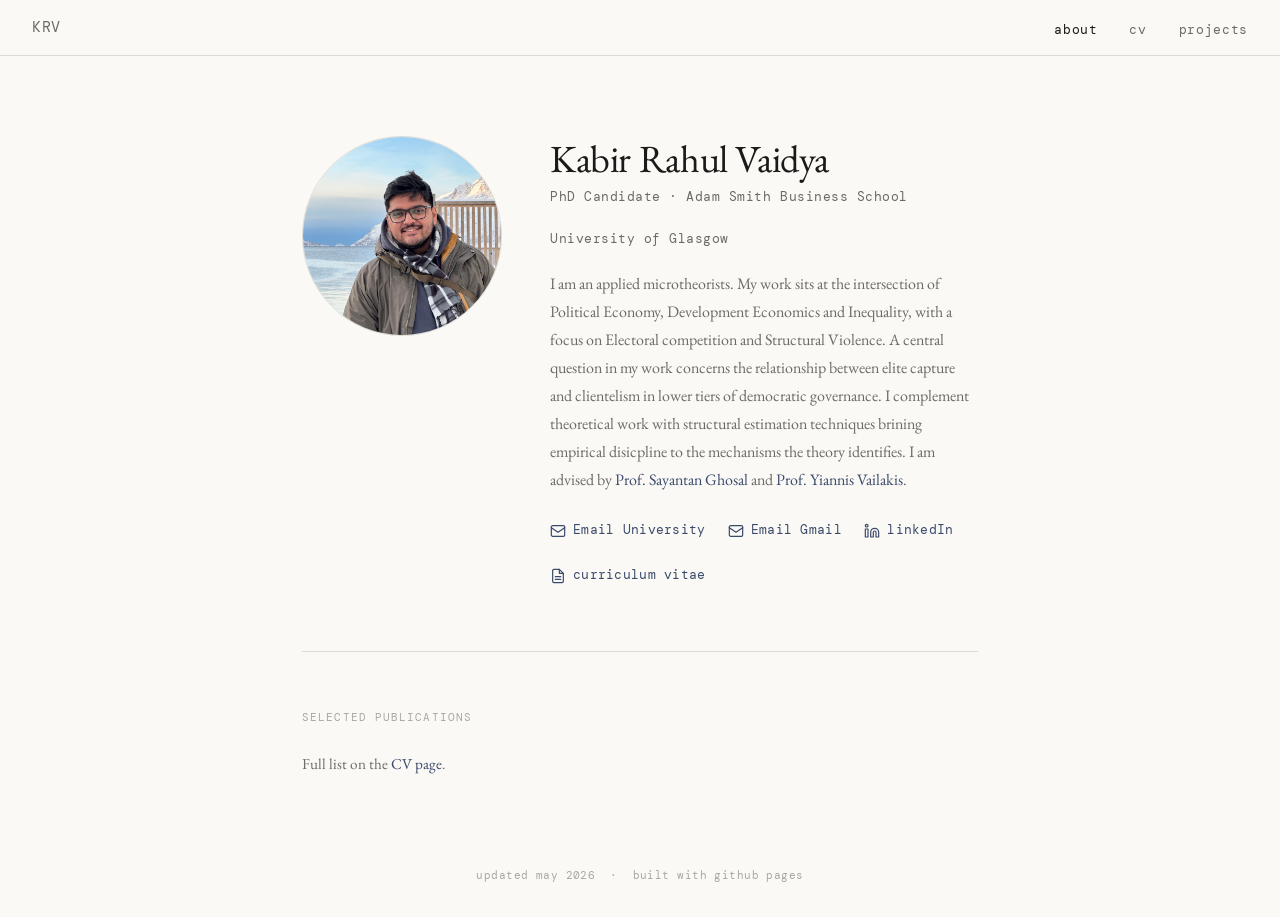
==== index.html @ a2e845f6 "Update index.html" ====
<!DOCTYPE html>
<html lang="en">
<head>
  <meta charset="UTF-8" />
  <meta name="viewport" content="width=device-width, initial-scale=1.0"/>
  <title>Kabir R. Vaidya</title>
  <link rel="stylesheet" href="style.css" />
</head>
<body>

<nav>
  <a href="index.html" class="nav-name">KRV</a>
  <ul class="nav-links">
    <li><a href="index.html" class="active">about</a></li>
    <li><a href="cv.html">cv</a></li>
    <li><a href="projects.html">projects</a></li>
  </ul>
</nav>

<main class="container">

  <!-- ======== HERO ======== -->
  <div class="hero">
    <div class="hero-inner">

      <div class="photo-wrap">
        <!--
          HOW TO ADD YOUR PHOTO:
          1. Upload your photo to your GitHub repo (e.g. name it "photo.jpg")
          2. Replace the src below with your filename
        -->
        <img
          src="photo.jpeg"
          alt="ME"
          class="photo"
        />
      </div>

      <div class="hero-text">
        <h1>Kabir Rahul Vaidya</h1>
        <p class="position">PhD Candidate &middot; Adam Smith Business School </p>
        <p class="position">University of Glasgow</p>
        <p>
          I am an applied microtheorists. My work sits at the intersection of
          Political Economy, Development Economics and Inequality, with a focus on Electoral competition and Structural Violence.
          A central question in my work concerns the relationship between elite capture and clientelism in lower tiers of democratic governance.
          I complement theoretical work with structural estimation techniques brining empirical disicpline to the mechanisms the theory identifies.

          
          I am advised by <a href="https://www.gla.ac.uk/schools/business/staff/sayantanghosal/#">Prof. Sayantan Ghosal</a> and <a href="https://www.gla.ac.uk/schools/business/staff/yiannisvailakis/"> Prof. Yiannis Vailakis</a>.
        </p>
        <div class="contact-links">

          <!-- EMAIL University -->
          <a href="mailto:k.vaidya.1@research.gla.ac.uk" class="contact-link">
            <svg viewBox="0 0 24 24" aria-hidden="true">
              <rect x="2" y="4" width="20" height="16" rx="2"/>
              <path d="M2 7l10 7 10-7"/>
            </svg>
            Email University
          </a>
          <!-- EMAIL Gmail -->
          <a href="mailto:researchkabir01@gmail.com" class="contact-link">
            <svg viewBox="0 0 24 24" aria-hidden="true">
              <rect x="2" y="4" width="20" height="16" rx="2"/>
              <path d="M2 7l10 7 10-7"/>
            </svg>
            Email Gmail
          </a>

          <!-- GITHUB -->
          <!-- <a href="https://github.com/yourusername" class="contact-link" target="_blank" rel="noopener">
            <svg viewBox="0 0 24 24" aria-hidden="true">
              <path d="M9 19c-5 1.5-5-2.5-7-3m14 6v-3.87a3.37 3.37 0 0 0-.94-2.61c3.14-.35 6.44-1.54 6.44-7A5.44 5.44 0 0 0 20 4.77 5.07 5.07 0 0 0 19.91 1S18.73.65 16 2.48a13.38 13.38 0 0 0-7 0C6.27.65 5.09 1 5.09 1A5.07 5.07 0 0 0 5 4.77a5.44 5.44 0 0 0-1.5 3.78c0 5.42 3.3 6.61 6.44 7A3.37 3.37 0 0 0 9 18.13V22"/>
            </svg>
            github
          </a> -->

          <!-- LINKEDIN -->
          <a href="https://www.linkedin.com/in/kabir-vaidya-95842a1b8/" class="contact-link" target="_blank" rel="noopener">
            <svg viewBox="0 0 24 24" aria-hidden="true">
              <path d="M16 8a6 6 0 0 1 6 6v7h-4v-7a2 2 0 0 0-2-2 2 2 0 0 0-2 2v7h-4v-7a6 6 0 0 1 6-6z"/>
              <rect x="2" y="9" width="4" height="12"/>
              <circle cx="4" cy="4" r="2"/>
            </svg>
            linkedIn
          </a>

          <!-- CV -->
          <a href="cv.html" class="contact-link">
            <svg viewBox="0 0 24 24" aria-hidden="true">
              <path d="M14 2H6a2 2 0 0 0-2 2v16a2 2 0 0 0 2 2h12a2 2 0 0 0 2-2V8z"/>
              <polyline points="14 2 14 8 20 8"/>
              <line x1="16" y1="13" x2="8" y2="13"/>
              <line x1="16" y1="17" x2="8" y2="17"/>
            </svg>
            curriculum vitae
          </a>

        </div>
      </div>
    </div>
  </div>

  <!-- ======== NEWS ======== -->
  <!-- <section class="home-section"> -->
    <!-- <p class="section-label">recent news</p> -->
    <!-- <ul class="news-list"> -->
      <!-- <li class="news-item"> -->
        <!-- <span class="news-date">May 2026</span> -->
        <!-- <span>Paper accepted to [Conference Name]. See you in [City]!</span> -->
      <!-- </li> -->
      <!-- <li class="news-item"> -->
        <!-- <span class="news-date">Jan 2026</span> -->
        <!-- <span>Started a research internship at [Organisation].</span> -->
      <!-- </li> -->
      <!-- <li class="news-item"> -->
        <!-- <span class="news-date">Sep 2025</span> -->
        <!-- <span>Began PhD at [University]. Excited to get started.</span> -->
      <!-- </li> -->
    <!-- </ul> -->
  <!-- </section> -->

  <!-- ======== SELECTED PUBLICATIONS ======== -->
  <section class="home-section">
    <p class="section-label">selected publications</p>
    <p style="color:var(--ink-muted); font-size:0.95rem;">
    Full list on the <a href="cv.html">CV page</a>.
    </p>
  </section>

</main>

<footer>
  updated may 2026 &nbsp;&middot;&nbsp; built with github pages
</footer>

</body>
</html>
---- style.css ----
/* ============================================
   ACADEMIC PERSONAL WEBSITE — style.css
   ============================================ */

@import url('https://fonts.googleapis.com/css2?family=EB+Garamond:ital,wght@0,400;0,500;1,400&family=DM+Mono:wght@400;500&display=swap');

/* ---- RESET & BASE ---- */
*, *::before, *::after {
  box-sizing: border-box;
  margin: 0;
  padding: 0;
}

:root {
  --ink:         #1a1a18;
  --ink-muted:   #6b6b66;
  --ink-faint:   #a8a8a2;
  --paper:       #faf9f6;
  --paper-warm:  #f2f0ea;
  --accent:      #3b4a6b;
  --accent-hover:#2a3756;
  --rule:        #dddbd4;
  --serif:       'EB Garamond', Georgia, serif;
  --mono:        'DM Mono', monospace;
}

html {
  scroll-behavior: smooth;
}

body {
  font-family: var(--serif);
  background: var(--paper);
  color: var(--ink);
  font-size: 18px;
  line-height: 1.75;
}

a {
  color: var(--accent);
  text-decoration: none;
  transition: color 0.15s;
}

a:hover {
  color: var(--accent-hover);
}

/* ---- NAVIGATION ---- */
nav {
  position: sticky;
  top: 0;
  z-index: 100;
  background: var(--paper);
  border-bottom: 1px solid var(--rule);
  padding: 0 2rem;
  display: flex;
  align-items: center;
  justify-content: space-between;
  height: 56px;
}

.nav-name {
  font-family: var(--mono);
  font-size: 15px;
  color: var(--ink-muted);
  letter-spacing: 0.04em;
  text-decoration: none;
}

.nav-links {
  display: flex;
  gap: 2rem;
  list-style: none;
}

.nav-links a {
  font-family: var(--mono);
  font-size: 13px;
  color: var(--ink-muted);
  letter-spacing: 0.05em;
  text-transform: lowercase;
}

.nav-links a:hover,
.nav-links a.active {
  color: var(--ink);
}

/* ---- LAYOUT ---- */
.container {
  max-width: 740px;
  margin: 0 auto;
  padding: 0 2rem;
}

/* ---- FOOTER ---- */
footer {
  text-align: center;
  padding: 2rem;
  font-family: var(--mono);
  font-size: 11px;
  color: var(--ink-faint);
  letter-spacing: 0.04em;
}

/* ============================================
   INDEX PAGE
   ============================================ */

.hero {
  padding: 5rem 0 4rem;
  border-bottom: 1px solid var(--rule);
}

.hero-inner {
  display: flex;
  align-items: flex-start;
  gap: 3rem;
}

/* ---- PHOTO ---- */
.photo-wrap {
  flex-shrink: 0;
}

.photo {
  width: 200px;
  height: 200px;
  border-radius: 200%;
  object-fit: cover;
  object-position: center;
  display: block;
  border: 1px solid var(--rule);
}

/* ---- HERO TEXT ---- */
.hero-text h1 {
  font-size: 2.4rem;
  font-weight: 400;
  line-height: 1.15;
  margin-bottom: 0.35rem;
  letter-spacing: -0.01em;
}

.hero-text .position {
  font-family: var(--mono);
  font-size: 13px;
  color: var(--ink-muted);
  letter-spacing: 0.04em;
  margin-bottom: 1.2rem;
}

.hero-text p {
  color: var(--ink-muted);
  font-size: 1rem;
  max-width: 480px;
}

/* ---- CONTACT LINKS ---- */
.contact-links {
  display: flex;
  flex-wrap: wrap;
  gap: 1.4rem;
  margin-top: 1.6rem;
}

.contact-link {
  display: inline-flex;
  align-items: center;
  gap: 0.45rem;
  font-family: var(--mono);
  font-size: 13px;
  color: var(--accent);
  letter-spacing: 0.02em;
}

.contact-link:hover {
  color: var(--accent-hover);
}

.contact-link svg {
  width: 16px;
  height: 16px;
  flex-shrink: 0;
  stroke: currentColor;
  fill: none;
  stroke-width: 1.8;
  stroke-linecap: round;
  stroke-linejoin: round;
}

/* ---- HOME SECTIONS ---- */
.home-section {
  padding: 3.5rem 0;
  border-bottom: 1px solid var(--rule);
}

.home-section:last-of-type {
  border-bottom: none;
}

.section-label {
  font-family: var(--mono);
  font-size: 11px;
  letter-spacing: 0.1em;
  text-transform: uppercase;
  color: var(--ink-faint);
  margin-bottom: 1.5rem;
}

/* ---- NEWS ---- */
.news-list {
  list-style: none;
}

.news-item {
  display: grid;
  grid-template-columns: 80px 1fr;
  gap: 0 1.5rem;
  padding: 0.6rem 0;
  border-top: 1px solid var(--rule);
  font-size: 0.95rem;
}

.news-date {
  font-family: var(--mono);
  font-size: 12px;
  color: var(--ink-faint);
  padding-top: 0.1rem;
  letter-spacing: 0.03em;
}

/* ============================================
   CV PAGE
   ============================================ */

.page-header {
  padding: 4rem 0 2.5rem;
  border-bottom: 1px solid var(--rule);
  display: flex;
  justify-content: space-between;
  align-items: flex-end;
}

.page-header h1 {
  font-size: 2rem;
  font-weight: 400;
}

.page-header p {
  color: var(--ink-muted);
  font-size: 1rem;
  margin-top: 0.5rem;
  max-width: 500px;
}

.download-link {
  display: inline-flex;
  align-items: center;
  gap: 0.4rem;
  font-family: var(--mono);
  font-size: 12px;
  color: var(--accent);
  letter-spacing: 0.03em;
}

.download-link:hover {
  color: var(--accent-hover);
}

.download-link svg {
  width: 14px;
  height: 14px;
  stroke: currentColor;
  fill: none;
  stroke-width: 1.8;
  stroke-linecap: round;
  stroke-linejoin: round;
}

/* ---- CV GRID ---- */
.cv-section {
  padding: 2.5rem 0;
  border-bottom: 1px solid var(--rule);
  display: grid;
  grid-template-columns: 140px 1fr;
  gap: 0 2rem;
}

.cv-section:last-of-type {
  border-bottom: none;
}

.cv-section-label {
  font-family: var(--mono);
  font-size: 11px;
  letter-spacing: 0.1em;
  text-transform: uppercase;
  color: var(--ink-faint);
  padding-top: 0.15rem;
}

/* ---- CV ENTRIES ---- */
.cv-entry {
  margin-bottom: 1.6rem;
}

.cv-entry:last-child {
  margin-bottom: 0;
}

.cv-entry-header {
  display: flex;
  justify-content: space-between;
  align-items: baseline;
  gap: 1rem;
}

.cv-entry-title {
  font-size: 1rem;
  font-weight: 500;
}

.cv-entry-date {
  font-family: var(--mono);
  font-size: 12px;
  color: var(--ink-faint);
  white-space: nowrap;
  letter-spacing: 0.03em;
}

.cv-entry-sub {
  color: var(--ink-muted);
  font-size: 0.95rem;
  font-style: italic;
}

.cv-entry-detail {
  color: var(--ink-muted);
  font-size: 0.9rem;
  margin-top: 0.2rem;
}

/* ---- PUBLICATIONS (CV) ---- */
.pub-entry {
  margin-bottom: 1.4rem;
  padding-left: 1rem;
  border-left: 2px solid var(--rule);
}

.pub-entry:last-child {
  margin-bottom: 0;
}

.pub-title {
  font-size: 1rem;
}

.pub-authors {
  font-size: 0.9rem;
  color: var(--ink-muted);
  font-style: italic;
}

.pub-venue {
  font-family: var(--mono);
  font-size: 12px;
  color: var(--ink-faint);
  letter-spacing: 0.02em;
}

.pub-link {
  font-family: var(--mono);
  font-size: 12px;
  color: var(--accent);
}

.pub-link:hover {
  text-decoration: underline;
}

/* ---- SKILLS (CV) ---- */
.skill-group {
  margin-bottom: 0.8rem;
  font-size: 0.95rem;
}

.skill-group:last-child {
  margin-bottom: 0;
}

.skill-group-name {
  font-family: var(--mono);
  font-size: 12px;
  color: var(--ink-faint);
  display: inline-block;
  width: 90px;
}

/* ============================================
   PROJECTS PAGE
   ============================================ */

.project-list {
  padding: 2.5rem 0;
}

.project {
  padding: 2rem 0;
  border-bottom: 1px solid var(--rule);
}

.project:first-child {
  padding-top: 0;
}

.project:last-child {
  border-bottom: none;
}

.project-meta {
  display: flex;
  align-items: center;
  gap: 0.8rem;
  margin-bottom: 0.6rem;
}

.project-status {
  font-family: var(--mono);
  font-size: 10px;
  letter-spacing: 0.08em;
  text-transform: uppercase;
  padding: 2px 8px;
  border-radius: 2px;
}

.status-active {
  background: #e8f0e8;
  color: #3a6b3a;
}

.status-ongoing {
  background: #fef3c7;
  color: #92400e;
}

.status-complete {
  background: var(--paper-warm);
  color: var(--ink-faint);
}

.project-year {
  font-family: var(--mono);
  font-size: 12px;
  color: var(--ink-faint);
  letter-spacing: 0.03em;
}

.project h2 {
  font-size: 1.25rem;
  font-weight: 500;
  line-height: 1.3;
  margin-bottom: 0.6rem;
}

.project-tags {
  display: flex;
  flex-wrap: wrap;
  gap: 0.4rem;
  margin-bottom: 0.8rem;
}

.tag {
  font-family: var(--mono);
  font-size: 11px;
  color: var(--ink-faint);
  border: 1px solid var(--rule);
  padding: 1px 7px;
  border-radius: 2px;
  letter-spacing: 0.03em;
}

.project p {
  color: var(--ink-muted);
  font-size: 0.97rem;
}

.project-links {
  display: flex;
  gap: 1.2rem;
  margin-top: 0.9rem;
}

.project-link {
  display: inline-flex;
  align-items: center;
  gap: 0.35rem;
  font-family: var(--mono);
  font-size: 12px;
  color: var(--accent);
  letter-spacing: 0.02em;
}

.project-link:hover {
  color: var(--accent-hover);
}

.project-link svg {
  width: 13px;
  height: 13px;
  stroke: currentColor;
  fill: none;
  stroke-width: 1.8;
  stroke-linecap: round;
  stroke-linejoin: round;
}

/* ============================================
   RESPONSIVE
   ============================================ */

@media (max-width: 600px) {
  .nav-name        { display: none; }
  .hero            { padding: 3rem 0 2.5rem; }
  .hero-inner      { flex-direction: column; gap: 1.5rem; }
  .hero-text h1    { font-size: 1.9rem; }
  .page-header     { flex-direction: column; gap: 1rem; align-items: flex-start; }
  .cv-section      { grid-template-columns: 1fr; }
  .cv-section-label{ margin-bottom: 0.8rem; }
}
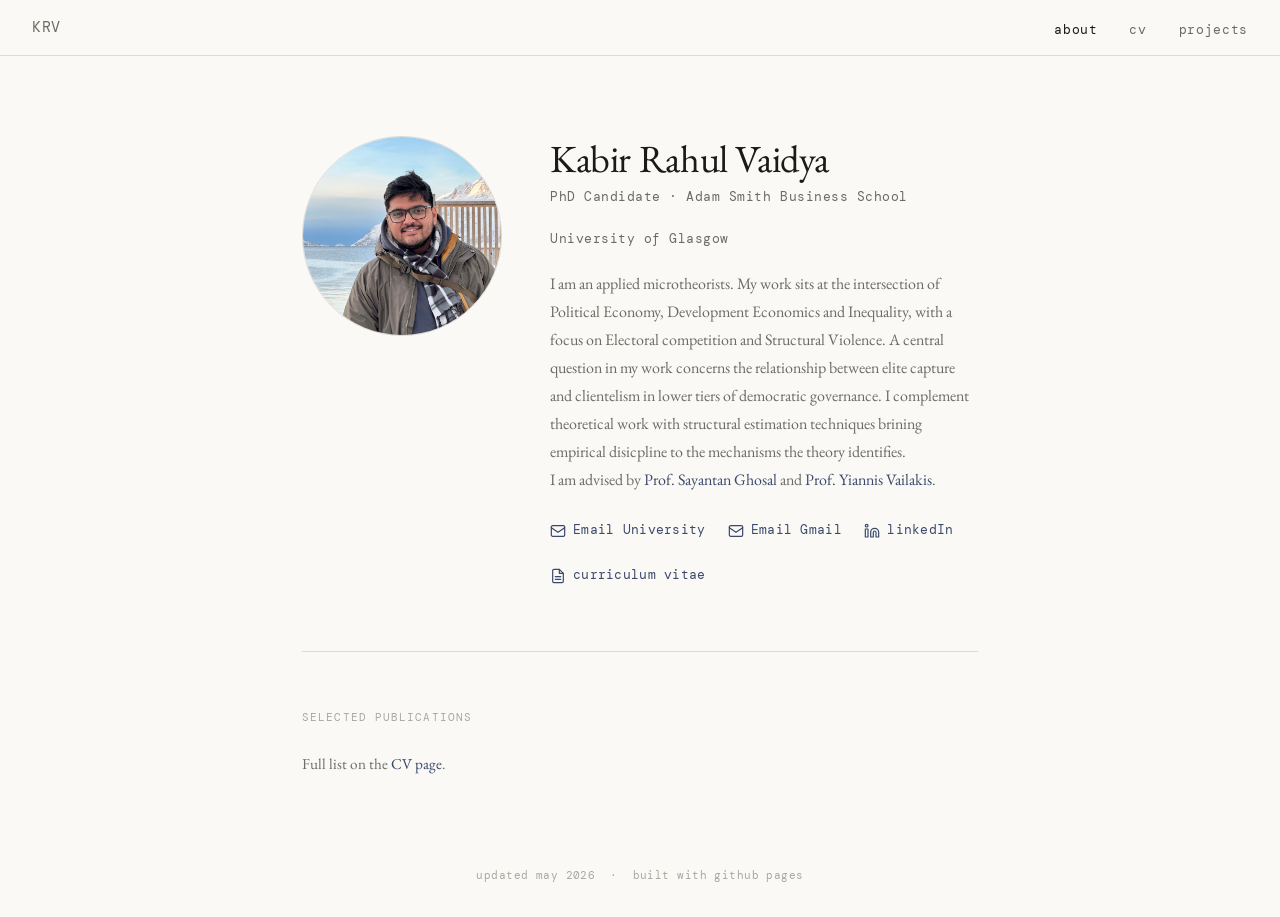
==== commit af69dbc9: "Update index.html" ====
--- a/index.html
+++ b/index.html
@@ -45,8 +45,8 @@
           Political Economy, Development Economics and Inequality, with a focus on Electoral competition and Structural Violence.
           A central question in my work concerns the relationship between elite capture and clientelism in lower tiers of democratic governance.
           I complement theoretical work with structural estimation techniques brining empirical disicpline to the mechanisms the theory identifies.
-
-          
+        </p>
+        <p>
           I am advised by <a href="https://www.gla.ac.uk/schools/business/staff/sayantanghosal/#">Prof. Sayantan Ghosal</a> and <a href="https://www.gla.ac.uk/schools/business/staff/yiannisvailakis/"> Prof. Yiannis Vailakis</a>.
         </p>
         <div class="contact-links">
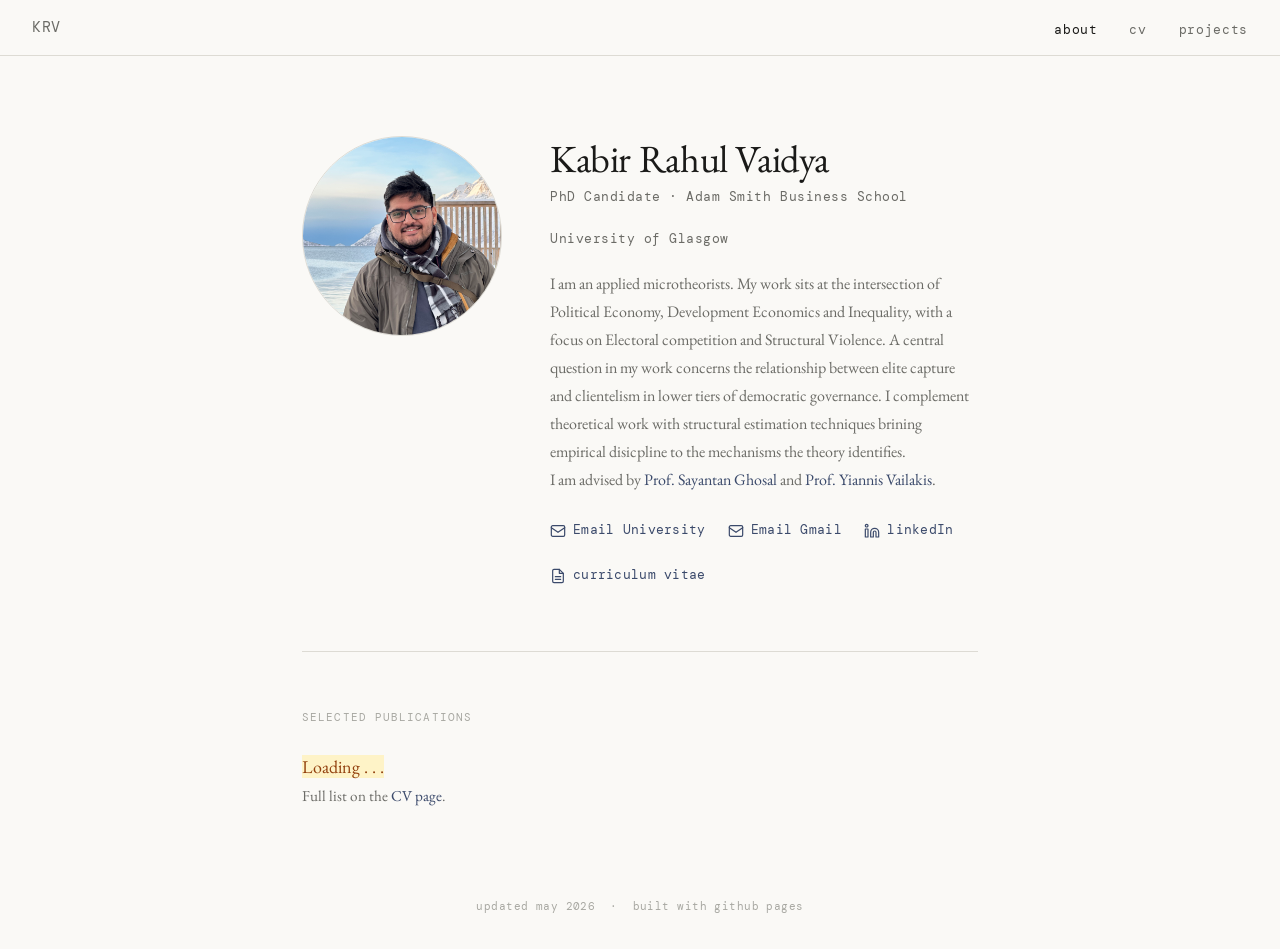
==== commit 21c1a577: "Update index.html" ====
--- a/index.html
+++ b/index.html
@@ -124,11 +124,12 @@
   <!-- ======== SELECTED PUBLICATIONS ======== -->
   <section class="home-section">
     <p class="section-label">selected publications</p>
+    <span class="project_status status-ongoing"> Loading . . .</span>
     <p style="color:var(--ink-muted); font-size:0.95rem;">
     Full list on the <a href="cv.html">CV page</a>.
     </p>
   </section>
-
+  
 </main>
 
 <footer>
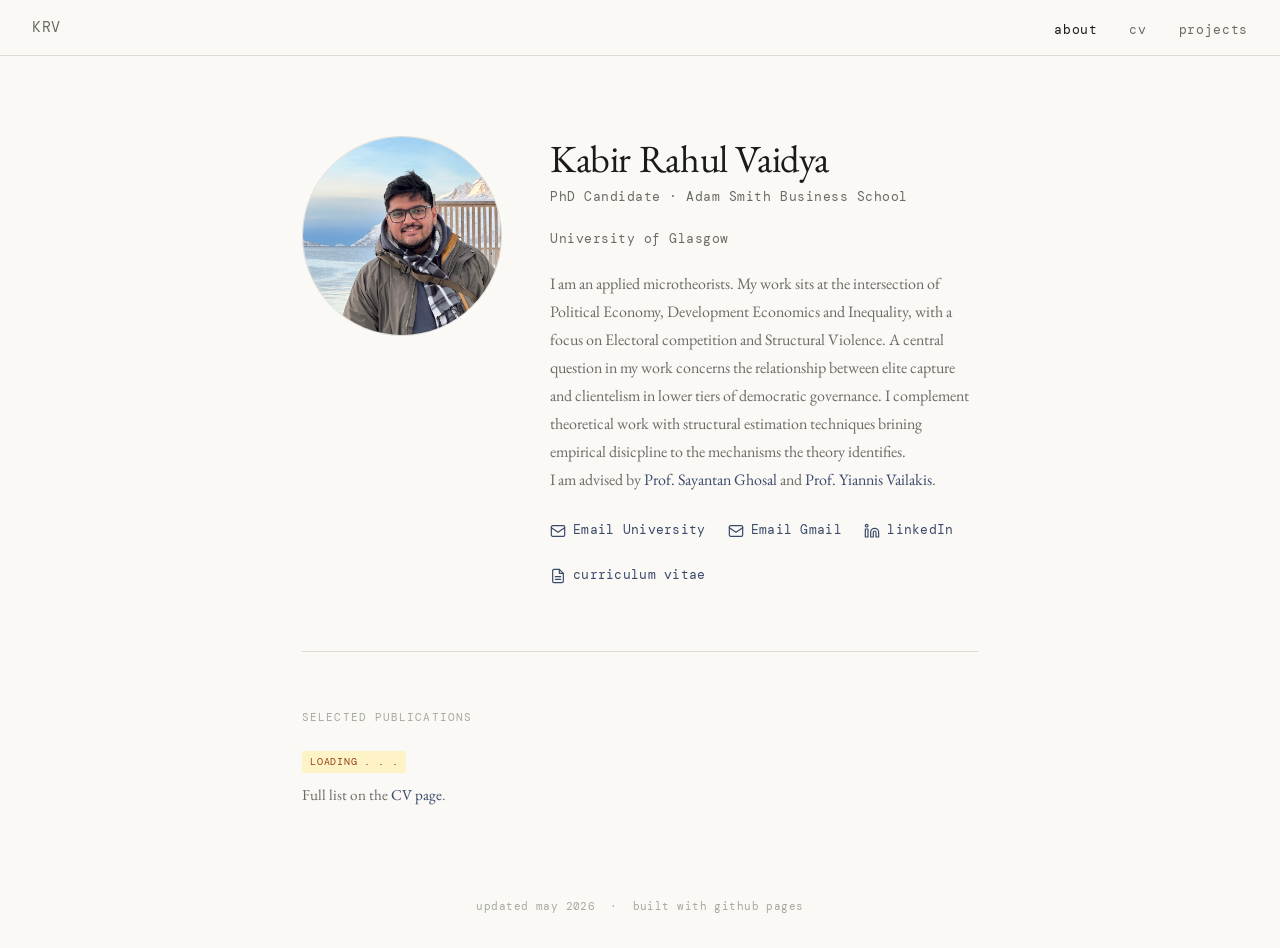
==== commit 22a37580: "Update index.html" ====
--- a/index.html
+++ b/index.html
@@ -124,7 +124,9 @@
   <!-- ======== SELECTED PUBLICATIONS ======== -->
   <section class="home-section">
     <p class="section-label">selected publications</p>
-    <span class="project_status status-ongoing"> Loading . . .</span>
+      <div class="project-meta">
+          <span class="project-status status-ongoing">Loading . . . </span>
+       </div>
     <p style="color:var(--ink-muted); font-size:0.95rem;">
     Full list on the <a href="cv.html">CV page</a>.
     </p>
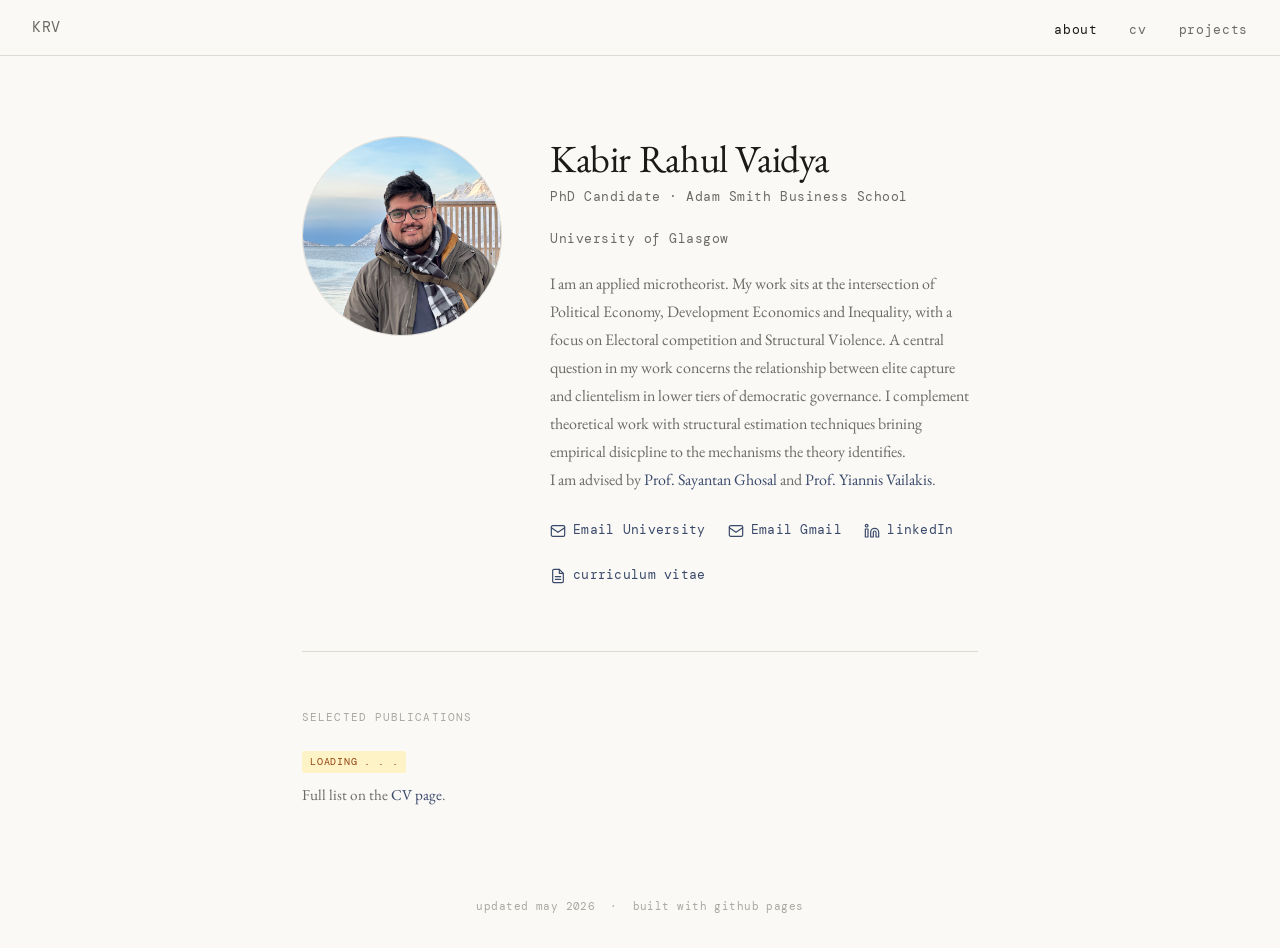
==== commit 5fc8d355: "Update index.html" ====
--- a/index.html
+++ b/index.html
@@ -41,7 +41,7 @@
         <p class="position">PhD Candidate &middot; Adam Smith Business School </p>
         <p class="position">University of Glasgow</p>
         <p>
-          I am an applied microtheorists. My work sits at the intersection of
+          I am an applied microtheorist. My work sits at the intersection of
           Political Economy, Development Economics and Inequality, with a focus on Electoral competition and Structural Violence.
           A central question in my work concerns the relationship between elite capture and clientelism in lower tiers of democratic governance.
           I complement theoretical work with structural estimation techniques brining empirical disicpline to the mechanisms the theory identifies.
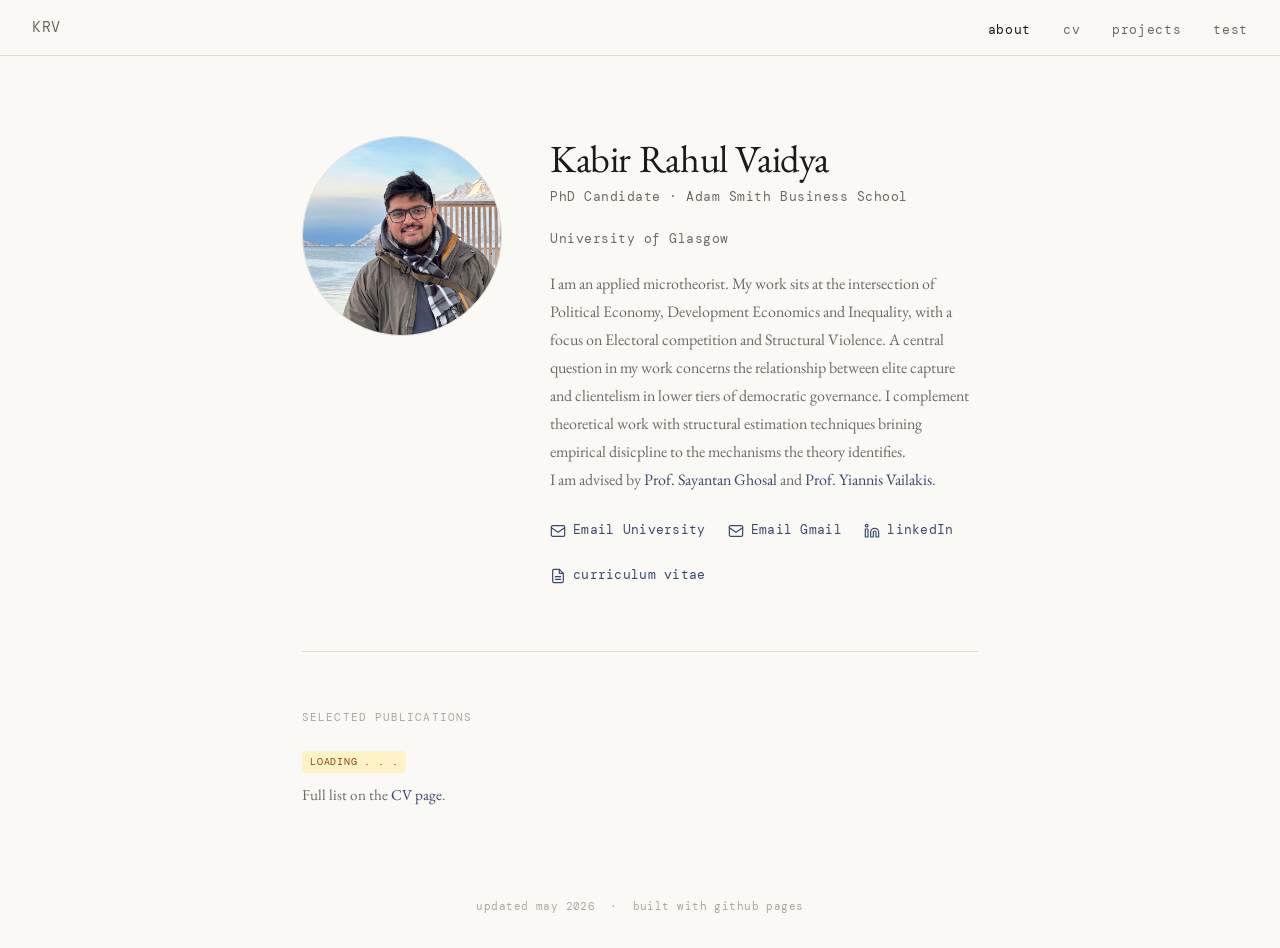
==== commit 60305c5c: "Update index.html" ====
--- a/index.html
+++ b/index.html
@@ -14,6 +14,7 @@
     <li><a href="index.html" class="active">about</a></li>
     <li><a href="cv.html">cv</a></li>
     <li><a href="projects.html">projects</a></li>
+    <li><a href="test.html">test</a></li>
   </ul>
 </nav>
 
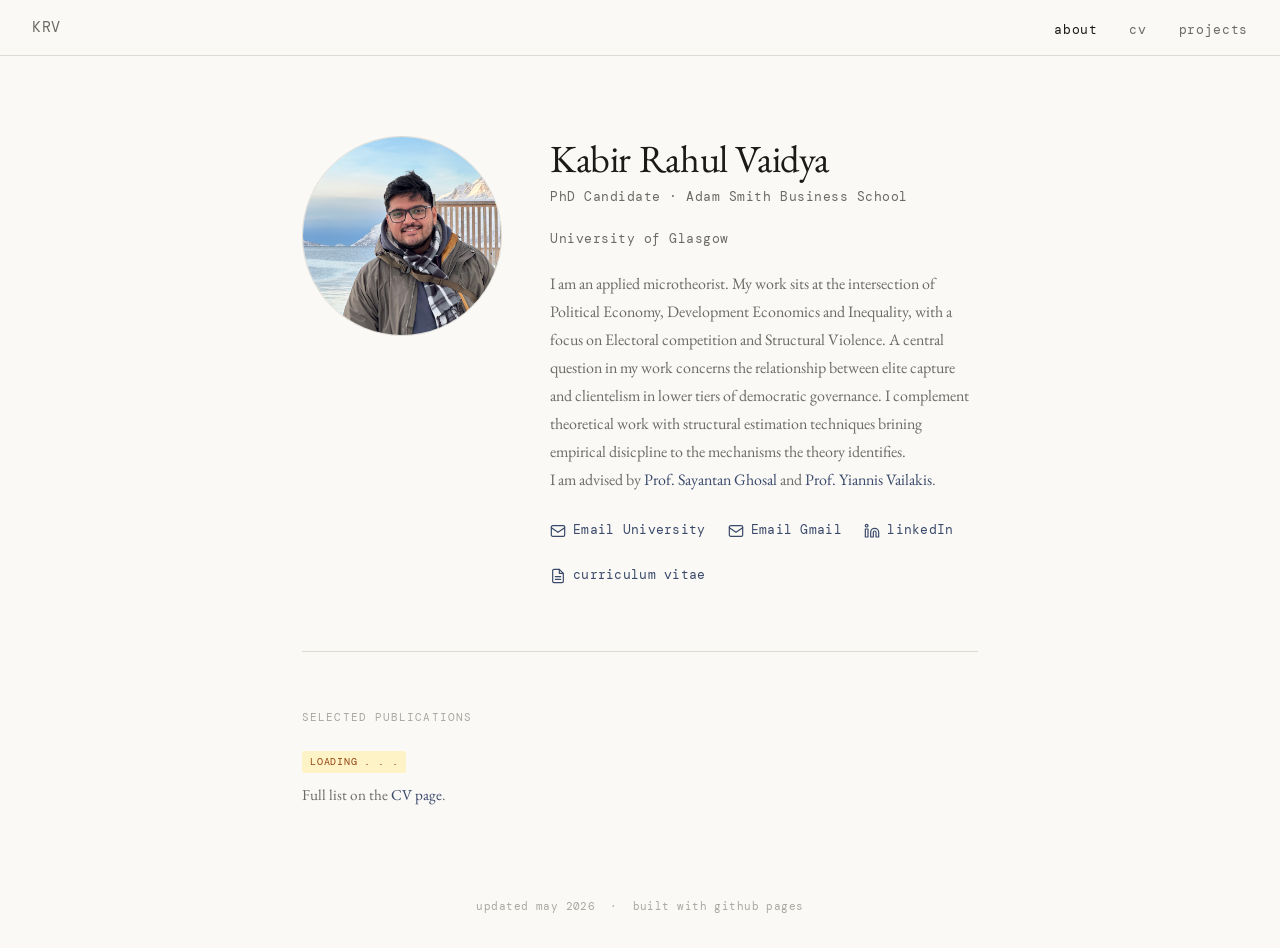
==== commit 9c592ce4: "Update index.html" ====
--- a/index.html
+++ b/index.html
@@ -14,7 +14,6 @@
     <li><a href="index.html" class="active">about</a></li>
     <li><a href="cv.html">cv</a></li>
     <li><a href="projects.html">projects</a></li>
-    <li><a href="test.html">test</a></li>
   </ul>
 </nav>
 
